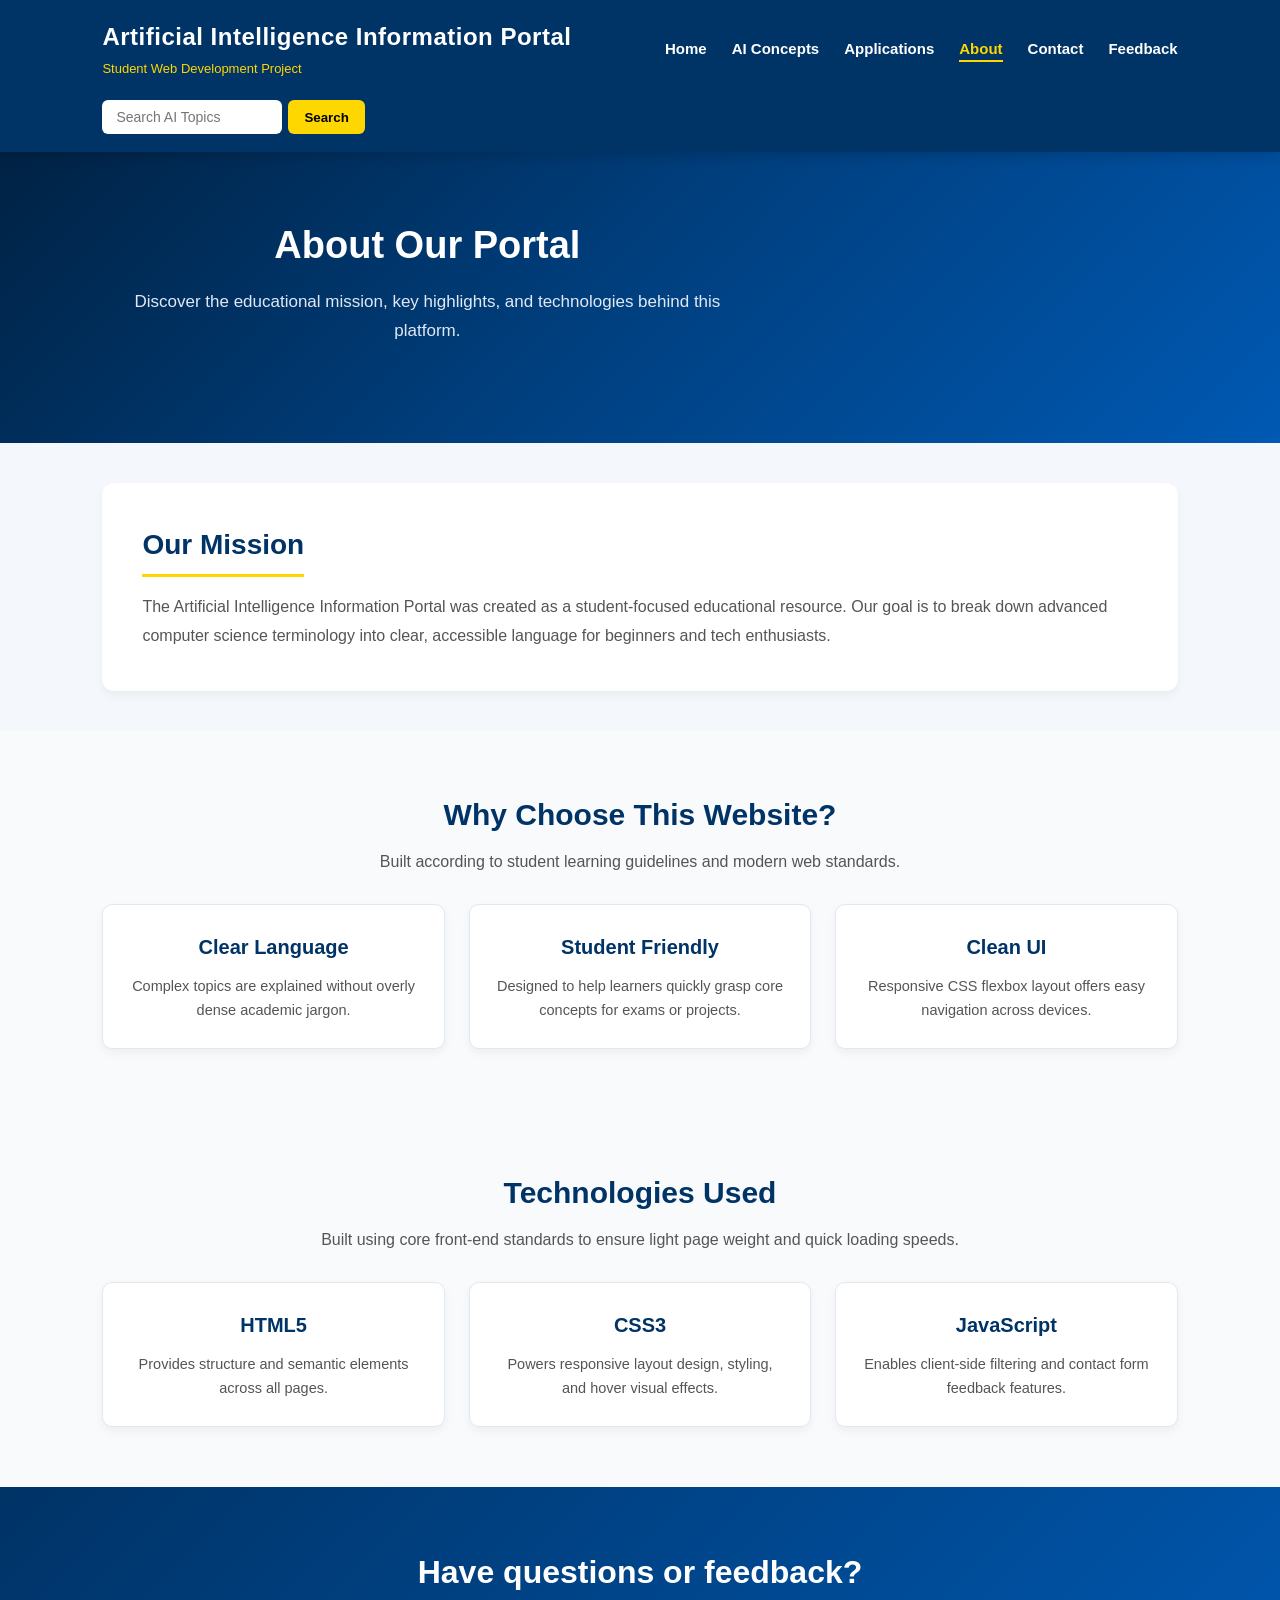
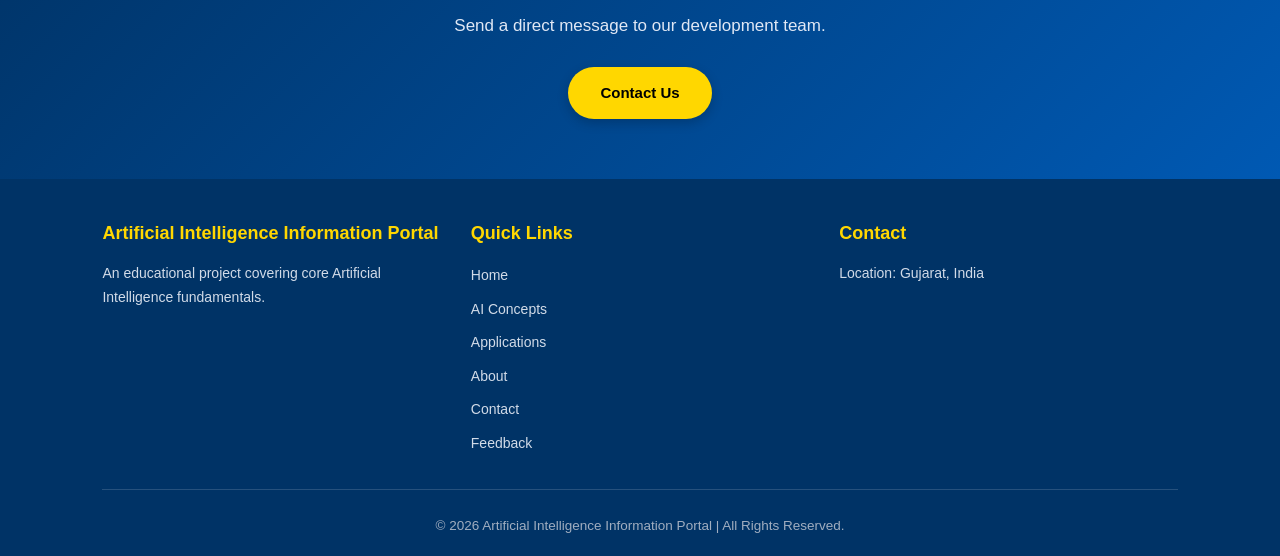
==== about.html @ 40f168ad "Add files via upload" ====
<!DOCTYPE html>
<html lang="en">

<head>
    <meta charset="UTF-8">
    <meta name="viewport" content="width=device-width, initial-scale=1.0">
    <title>About Us - Artificial Intelligence Information Portal</title>
    <link rel="stylesheet" href="style.css">
</head>

<body>

    <header>
        <div class="logo">
            <h1>Artificial Intelligence Information Portal</h1>
            <p>Student Web Development Project</p>
        </div>

        <nav>
            <ul>
                <li><a href="index.html">Home</a></li>
                <li><a href="concepts.html">AI Concepts</a></li>
                <li><a href="applications.html">Applications</a></li>
                <li><a href="about.html" class="active">About</a></li>
                <li><a href="contact.html">Contact</a></li>
                <li><a href="feedback.html">Feedback</a></li>
            </ul>
        </nav>

        <div class="search">
            <input type="text" placeholder="Search AI Topics">
            <button type="button">Search</button>
        </div>
    </header>

    <section class="hero">
        <div class="hero-text hero-text-center">
            <h2>About Our Portal</h2>
            <p>Discover the educational mission, key highlights, and technologies behind this platform.</p>
        </div>
    </section>

    <main>
        <section class="content">
            <h2>Our Mission</h2>
            <p>
                The Artificial Intelligence Information Portal was created as a student-focused educational resource. Our goal is to break down advanced computer science terminology into clear, accessible language for beginners and tech enthusiasts.
            </p>
        </section>

        <section class="why-us">
            <div class="section-title">
                <h2>Why Choose This Website?</h2>
                <p>Built according to student learning guidelines and modern web standards.</p>
            </div>
            <div class="why-container">
                <div class="why-card">
                    <h3>Clear Language</h3>
                    <p>Complex topics are explained without overly dense academic jargon.</p>
                </div>
                <div class="why-card">
                    <h3>Student Friendly</h3>
                    <p>Designed to help learners quickly grasp core concepts for exams or projects.</p>
                </div>
                <div class="why-card">
                    <h3>Clean UI</h3>
                    <p>Responsive CSS flexbox layout offers easy navigation across devices.</p>
                </div>
            </div>
        </section>

        <section class="technologies">
            <div class="container">
                <h2>Technologies Used</h2>
                <p class="section-text">Built using core front-end standards to ensure light page weight and quick loading speeds.</p>
                <div class="tech-container">
                    <div class="tech-box">
                        <h3>HTML5</h3>
                        <p>Provides structure and semantic elements across all pages.</p>
                    </div>
                    <div class="tech-box">
                        <h3>CSS3</h3>
                        <p>Powers responsive layout design, styling, and hover visual effects.</p>
                    </div>
                    <div class="tech-box">
                        <h3>JavaScript</h3>
                        <p>Enables client-side filtering and contact form feedback features.</p>
                    </div>
                </div>
            </div>
        </section>
    </main>

    <section class="cta">
        <h2>Have questions or feedback?</h2>
        <p>Send a direct message to our development team.</p>
        <a href="contact.html" class="cta-btn">Contact Us</a>
    </section>

    <footer>
        <div class="footer-container">
            <div class="footer-section">
                <h3>Artificial Intelligence Information Portal</h3>
                <p>An educational project covering core Artificial Intelligence fundamentals.</p>
            </div>
            <div class="footer-section">
                <h3>Quick Links</h3>
                <ul>
                    <li><a href="index.html">Home</a></li>
                    <li><a href="concepts.html">AI Concepts</a></li>
                    <li><a href="applications.html">Applications</a></li>
                    <li><a href="about.html">About</a></li>
                    <li><a href="contact.html">Contact</a></li>
                    <li><a href="feedback.html">Feedback</a></li>
                </ul>
            </div>
            <div class="footer-section">
                <h3>Contact</h3>
                <p>Location: Gujarat, India</p>
            </div>
        </div>
        <hr>
        <p class="copyright">
            © 2026 Artificial Intelligence Information Portal | All Rights Reserved.
        </p>
    </footer>

    <script src="script.js"></script>
</body>

</html>
---- style.css ----
:root {
    --primary-blue: #003366;
    --accent-blue: #0059b3;
    --gold: #FFD700;
    --bg-light: #f4f7fb;
    --card-bg: #ffffff;
    --text-dark: #222222;
    --text-muted: #555555;
    --shadow-sm: 0 4px 10px rgba(0, 0, 0, 0.05);
    --shadow-md: 0 8px 25px rgba(0, 0, 0, 0.1);
}

* {
    margin: 0;
    padding: 0;
    box-sizing: border-box;
    font-family: 'Segoe UI', Roboto, Helvetica, Arial, sans-serif;
}

html {
    scroll-behavior: smooth;
}

body {
    background: var(--bg-light);
    color: var(--text-dark);
    line-height: 1.6;
}

header {
    background: var(--primary-blue);
    color: white;
    display: flex;
    justify-content: space-between;
    align-items: center;
    padding: 18px 8%;
    flex-wrap: wrap;
    gap: 20px;
    position: sticky;
    top: 0;
    z-index: 1000;
    box-shadow: 0 4px 12px rgba(0, 0, 0, 0.15);
}

.logo h1 {
    font-size: 24px;
    letter-spacing: 0.5px;
}

.logo p {
    font-size: 13px;
    margin-top: 3px;
    color: var(--gold);
    font-weight: 500;
}

nav ul {
    list-style: none;
    display: flex;
    gap: 25px;
}

nav ul li a {
    color: white;
    text-decoration: none;
    font-weight: 600;
    font-size: 15px;
    padding: 5px 0;
    position: relative;
    transition: color 0.3s ease;
}

nav ul li a:hover,
nav ul li a.active {
    color: var(--gold);
}

nav ul li a::after {
    content: '';
    position: absolute;
    width: 0%;
    height: 2px;
    bottom: 0;
    left: 0;
    background-color: var(--gold);
    transition: width 0.3s ease;
}

nav ul li a:hover::after,
nav ul li a.active::after {
    width: 100%;
}

.search {
    display: flex;
    gap: 6px;
}

.search input {
    padding: 9px 14px;
    width: 180px;
    border: none;
    border-radius: 6px;
    outline: none;
    font-size: 14px;
}

.search button {
    padding: 9px 16px;
    border: none;
    border-radius: 6px;
    background: var(--gold);
    color: #000;
    cursor: pointer;
    font-weight: bold;
    transition: 0.3s ease;
}

.search button:hover {
    background: white;
    transform: translateY(-1px);
}

.hero {
    display: flex;
    justify-content: space-between;
    align-items: center;
    padding: 70px 8%;
    background: linear-gradient(135deg, #002244 0%, #004080 50%, #0059b3 100%);
    color: white;
    gap: 40px;
}

.hero-text {
    flex: 1;
    max-width: 650px;
}

.hero-text h2 {
    font-size: 38px;
    line-height: 1.25;
    margin-bottom: 18px;
    font-weight: 700;
}

.hero-text p {
    font-size: 17px;
    line-height: 1.7;
    margin-bottom: 28px;
    color: #e0e8f5;
}

.btn, .btn-secondary {
    display: inline-block;
    background: var(--gold);
    color: #000;
    text-decoration: none;
    padding: 12px 28px;
    border-radius: 6px;
    font-weight: bold;
    font-size: 15px;
    transition: all 0.3s ease;
    box-shadow: 0 4px 10px rgba(0, 0, 0, 0.15);
}

.btn:hover, .btn-secondary:hover {
    background: white;
    color: var(--primary-blue);
    transform: translateY(-2px);
    box-shadow: 0 6px 15px rgba(0, 0, 0, 0.2);
}

.hero-image {
    flex: 1;
    text-align: right;
}

.hero-image img {
    width: 100%;
    max-width: 480px;
    height: auto;
    border-radius: 12px;
    box-shadow: 0 10px 25px rgba(0, 0, 0, 0.3);
    border: 1px solid rgba(255, 255, 255, 0.1);
    transition: transform 0.3s ease;
}

.hero-image img:hover {
    transform: scale(1.02);
}

.content {
    width: 84%;
    max-width: 1200px;
    margin: 40px auto;
    background: #ffffff;
    padding: 40px;
    border-radius: 12px;
    box-shadow: var(--shadow-sm);
}

.content h2 {
    color: var(--primary-blue);
    font-size: 28px;
    margin-bottom: 16px;
    border-bottom: 3px solid var(--gold);
    display: inline-block;
    padding-bottom: 6px;
}

.content p {
    font-size: 16px;
    line-height: 1.8;
    color: var(--text-muted);
}

.card-container,
.tech-container,
.tools-container,
.why-container {
    display: grid;
    grid-template-columns: repeat(auto-fit, minmax(260px, 1fr));
    gap: 24px;
    margin-top: 30px;
}

.card,
.tech-box,
.tool-card,
.why-card {
    background: #ffffff;
    padding: 26px;
    border-radius: 10px;
    border: 1px solid #e2e8f0;
    box-shadow: var(--shadow-sm);
    transition: all 0.3s ease;
    display: flex;
    flex-direction: column;
    justify-content: space-between;
}

.card:hover,
.tech-box:hover,
.tool-card:hover,
.why-card:hover {
    transform: translateY(-6px);
    box-shadow: var(--shadow-md);
    border-color: var(--accent-blue);
}

.card h3,
.tech-box h3,
.tool-card h3,
.why-card h3 {
    color: var(--primary-blue);
    font-size: 20px;
    margin-bottom: 12px;
}

.card p,
.tech-box p,
.tool-card p,
.why-card p {
    font-size: 14.5px;
    line-height: 1.6;
    color: var(--text-muted);
}

.technologies,
.ai-tools,
.why-us {
    padding: 60px 8%;
    text-align: center;
}

.technologies { background: #f8fafc; }
.ai-tools { background: #ffffff; }
.why-us { background: #f8fafc; }

.section-title h2,
.technologies h2 {
    font-size: 30px;
    color: var(--primary-blue);
    margin-bottom: 10px;
}

.section-title p,
.section-text {
    color: var(--text-muted);
    font-size: 16px;
    max-width: 700px;
    margin: 0 auto 30px auto;
}

.cta {
    background: linear-gradient(135deg, var(--primary-blue), var(--accent-blue));
    color: white;
    text-align: center;
    padding: 60px 8%;
}

.cta h2 {
    font-size: 32px;
    margin-bottom: 14px;
}

.cta p {
    font-size: 17px;
    max-width: 650px;
    margin: 0 auto 28px auto;
    color: #e0e8f5;
}

.cta-btn {
    display: inline-block;
    padding: 14px 32px;
    background: var(--gold);
    color: #000;
    text-decoration: none;
    border-radius: 30px;
    font-weight: bold;
    font-size: 15px;
    transition: all 0.3s ease;
    box-shadow: 0 4px 12px rgba(0, 0, 0, 0.2);
}

.cta-btn:hover {
    background: white;
    color: var(--primary-blue);
    transform: translateY(-2px);
}

.contact-section {
    padding: 60px 8%;
    text-align: center;
}

.contact-section h2 {
    color: var(--primary-blue);
    font-size: 32px;
    margin-bottom: 8px;
}

.contact-section p {
    color: var(--text-muted);
    margin-bottom: 30px;
}

.contact-form {
    max-width: 580px;
    margin: 0 auto;
    background: #ffffff;
    padding: 32px;
    border-radius: 12px;
    box-shadow: var(--shadow-sm);
    text-align: left;
    border: 1px solid #eef2f7;
}

.form-group {
    margin-bottom: 18px;
}

.form-group label {
    display: block;
    margin-bottom: 6px;
    font-weight: 600;
    color: var(--primary-blue);
    font-size: 14px;
}

.contact-form input,
.contact-form textarea,
.contact-form select {
    width: 100%;
    padding: 11px 14px;
    border: 1px solid #cbd5e1;
    border-radius: 6px;
    font-size: 14.5px;
    outline: none;
    background: white;
    transition: all 0.3s ease;
}

.contact-form input:focus,
.contact-form textarea:focus,
.contact-form select:focus {
    border-color: var(--accent-blue);
    box-shadow: 0 0 0 3px rgba(0, 89, 179, 0.15);
}

.submit-btn {
    width: 100%;
    background: var(--primary-blue);
    color: white;
    border: none;
    padding: 13px;
    border-radius: 6px;
    font-size: 15.5px;
    font-weight: bold;
    cursor: pointer;
    transition: background 0.3s ease;
}

.submit-btn:hover {
    background: var(--accent-blue);
}

footer {
    background: var(--primary-blue);
    color: white;
    padding: 40px 8% 20px 8%;
}

.footer-container {
    display: flex;
    justify-content: space-between;
    flex-wrap: wrap;
    gap: 30px;
}

.footer-section {
    flex: 1;
    min-width: 220px;
}

.footer-section h3 {
    color: var(--gold);
    margin-bottom: 14px;
    font-size: 18px;
}

.footer-section p {
    color: #d1dbe8;
    font-size: 14px;
    line-height: 1.7;
}

.footer-section ul {
    list-style: none;
}

.footer-section ul li {
    margin-bottom: 8px;
}

.footer-section ul li a {
    color: #d1dbe8;
    text-decoration: none;
    font-size: 14px;
    transition: color 0.3s ease;
}

.footer-section ul li a:hover {
    color: var(--gold);
}

footer hr {
    margin: 25px 0;
    border: 0;
    border-top: 1px solid rgba(255, 255, 255, 0.15);
}

.copyright {
    text-align: center;
    font-size: 13.5px;
    color: #a0aec0;
}

.hero-text-center {
    width: 100%;
    text-align: center;
}

@media (max-width: 868px) {
    header {
        flex-direction: column;
        text-align: center;
        padding: 15px 5%;
    }

    nav ul {
        gap: 15px;
        flex-wrap: wrap;
        justify-content: center;
    }

    .hero {
        flex-direction: column;
        text-align: center;
        padding: 45px 5%;
    }

    .hero-text,
    .hero-image {
        width: 100%;
        max-width: 100%;
    }

    .hero-text h2 {
        font-size: 30px;
    }

    .hero-image {
        text-align: center;
    }

    .content {
        width: 92%;
        padding: 24px;
    }
}
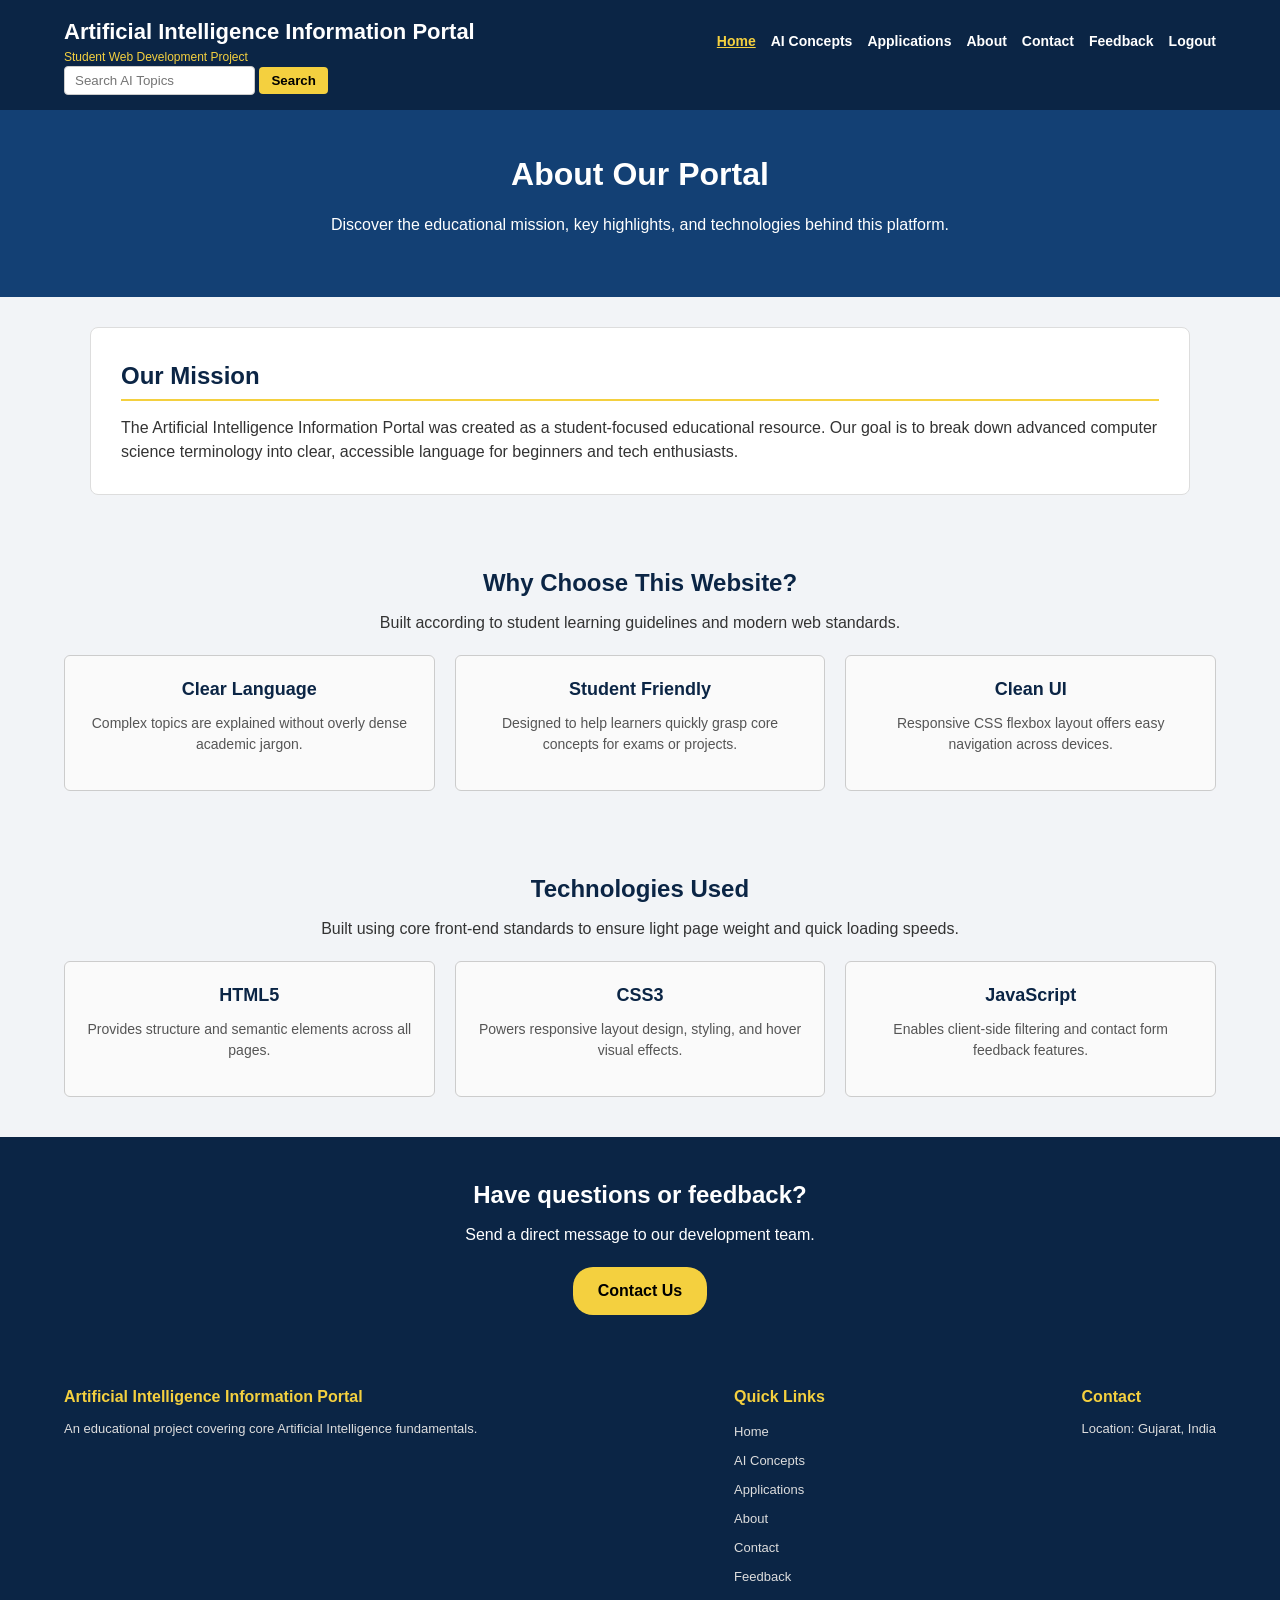
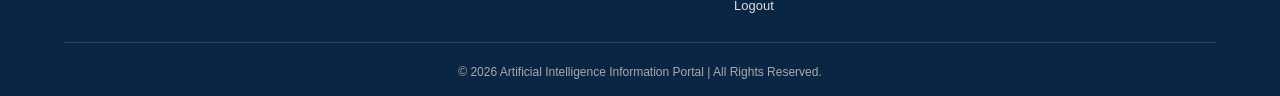
==== commit 4ec9c46e: "Add files via upload" ====
--- a/about.html
+++ b/about.html
@@ -17,15 +17,16 @@
         </div>
 
         <nav>
-            <ul>
-                <li><a href="index.html">Home</a></li>
-                <li><a href="concepts.html">AI Concepts</a></li>
-                <li><a href="applications.html">Applications</a></li>
-                <li><a href="about.html" class="active">About</a></li>
-                <li><a href="contact.html">Contact</a></li>
-                <li><a href="feedback.html">Feedback</a></li>
-            </ul>
-        </nav>
+    <ul>
+        <li><a href="home.html" class="active">Home</a></li>
+        <li><a href="concepts.html">AI Concepts</a></li>
+        <li><a href="applications.html">Applications</a></li>
+        <li><a href="about.html">About</a></li>
+        <li><a href="contact.html">Contact</a></li>
+        <li><a href="feedback.html">Feedback</a></li>
+        <li><a href="index.html">Logout</a></li>
+    </ul>
+</nav>
 
         <div class="search">
             <input type="text" placeholder="Search AI Topics">
@@ -105,14 +106,17 @@
             </div>
             <div class="footer-section">
                 <h3>Quick Links</h3>
-                <ul>
-                    <li><a href="index.html">Home</a></li>
-                    <li><a href="concepts.html">AI Concepts</a></li>
-                    <li><a href="applications.html">Applications</a></li>
-                    <li><a href="about.html">About</a></li>
-                    <li><a href="contact.html">Contact</a></li>
-                    <li><a href="feedback.html">Feedback</a></li>
-                </ul>
+                
+    <ul>
+        <li><a href="home.html" class="active">Home</a></li>
+        <li><a href="concepts.html">AI Concepts</a></li>
+        <li><a href="applications.html">Applications</a></li>
+        <li><a href="about.html">About</a></li>
+        <li><a href="contact.html">Contact</a></li>
+        <li><a href="feedback.html">Feedback</a></li>
+        <li><a href="index.html">Logout</a></li>
+    </ul>
+
             </div>
             <div class="footer-section">
                 <h3>Contact</h3>
--- a/style.css
+++ b/style.css
@@ -1,239 +1,171 @@
-:root {
-    --primary-blue: #003366;
-    --accent-blue: #0059b3;
-    --gold: #FFD700;
-    --bg-light: #f4f7fb;
-    --card-bg: #ffffff;
-    --text-dark: #222222;
-    --text-muted: #555555;
-    --shadow-sm: 0 4px 10px rgba(0, 0, 0, 0.05);
-    --shadow-md: 0 8px 25px rgba(0, 0, 0, 0.1);
-}
+
 
 * {
     margin: 0;
     padding: 0;
     box-sizing: border-box;
-    font-family: 'Segoe UI', Roboto, Helvetica, Arial, sans-serif;
-}
-
-html {
-    scroll-behavior: smooth;
 }
 
 body {
-    background: var(--bg-light);
-    color: var(--text-dark);
-    line-height: 1.6;
-}
+    background-color: #f2f4f7;
+    font-family: Arial, Helvetica, sans-serif;
+    color: #333333;
+    line-height: 1.5;
+}
+
 
 header {
-    background: var(--primary-blue);
-    color: white;
+    background-color: #0b2545;
+    color: #ffffff;
+    padding: 15px 5%;
     display: flex;
     justify-content: space-between;
     align-items: center;
-    padding: 18px 8%;
     flex-wrap: wrap;
-    gap: 20px;
-    position: sticky;
-    top: 0;
-    z-index: 1000;
-    box-shadow: 0 4px 12px rgba(0, 0, 0, 0.15);
 }
 
 .logo h1 {
-    font-size: 24px;
-    letter-spacing: 0.5px;
+    font-size: 22px;
 }
 
 .logo p {
-    font-size: 13px;
-    margin-top: 3px;
-    color: var(--gold);
-    font-weight: 500;
+    font-size: 12px;
+    color: #f4d03f;
 }
 
 nav ul {
     list-style: none;
     display: flex;
-    gap: 25px;
+    gap: 15px;
 }
 
 nav ul li a {
-    color: white;
+    color: #ffffff;
     text-decoration: none;
-    font-weight: 600;
-    font-size: 15px;
-    padding: 5px 0;
-    position: relative;
-    transition: color 0.3s ease;
+    font-weight: bold;
+    font-size: 14px;
 }
 
 nav ul li a:hover,
 nav ul li a.active {
-    color: var(--gold);
-}
-
-nav ul li a::after {
-    content: '';
-    position: absolute;
-    width: 0%;
-    height: 2px;
-    bottom: 0;
-    left: 0;
-    background-color: var(--gold);
-    transition: width 0.3s ease;
-}
-
-nav ul li a:hover::after,
-nav ul li a.active::after {
-    width: 100%;
-}
-
-.search {
-    display: flex;
-    gap: 6px;
+    color: #f4d03f;
+    text-decoration: underline;
 }
 
 .search input {
-    padding: 9px 14px;
-    width: 180px;
+    padding: 6px 10px;
+    border: 1px solid #ccc;
+    border-radius: 4px;
+}
+
+.search button {
+    padding: 6px 12px;
+    background-color: #f4d03f;
     border: none;
-    border-radius: 6px;
-    outline: none;
-    font-size: 14px;
-}
-
-.search button {
-    padding: 9px 16px;
-    border: none;
-    border-radius: 6px;
-    background: var(--gold);
-    color: #000;
+    border-radius: 4px;
     cursor: pointer;
     font-weight: bold;
-    transition: 0.3s ease;
 }
 
 .search button:hover {
-    background: white;
-    transform: translateY(-1px);
-}
+    background-color: #e0b800;
+}
+
 
 .hero {
-    display: flex;
-    justify-content: space-between;
+    background-color: #134074;
+    color: #ffffff;
+    padding: 40px 5%;
+    display: flex;
     align-items: center;
-    padding: 70px 8%;
-    background: linear-gradient(135deg, #002244 0%, #004080 50%, #0059b3 100%);
-    color: white;
-    gap: 40px;
+    gap: 30px;
 }
 
 .hero-text {
     flex: 1;
-    max-width: 650px;
 }
 
 .hero-text h2 {
-    font-size: 38px;
-    line-height: 1.25;
-    margin-bottom: 18px;
-    font-weight: 700;
+    font-size: 32px;
+    margin-bottom: 15px;
 }
 
 .hero-text p {
-    font-size: 17px;
-    line-height: 1.7;
-    margin-bottom: 28px;
-    color: #e0e8f5;
+    font-size: 16px;
+    margin-bottom: 20px;
+}
+
+.hero-text-center {
+    width: 100%;
+    text-align: center;
 }
 
 .btn, .btn-secondary {
     display: inline-block;
-    background: var(--gold);
-    color: #000;
+    background-color: #f4d03f;
+    color: #000000;
+    padding: 10px 20px;
     text-decoration: none;
-    padding: 12px 28px;
-    border-radius: 6px;
-    font-weight: bold;
-    font-size: 15px;
-    transition: all 0.3s ease;
-    box-shadow: 0 4px 10px rgba(0, 0, 0, 0.15);
+    border-radius: 4px;
+    font-weight: bold;
+    font-size: 14px;
 }
 
 .btn:hover, .btn-secondary:hover {
-    background: white;
-    color: var(--primary-blue);
-    transform: translateY(-2px);
-    box-shadow: 0 6px 15px rgba(0, 0, 0, 0.2);
+    background-color: #ffffff;
+    color: #0b2545;
 }
 
 .hero-image {
     flex: 1;
-    text-align: right;
+    text-align: center;
 }
 
 .hero-image img {
-    width: 100%;
-    max-width: 480px;
+    max-width: 100%;
     height: auto;
-    border-radius: 12px;
-    box-shadow: 0 10px 25px rgba(0, 0, 0, 0.3);
-    border: 1px solid rgba(255, 255, 255, 0.1);
-    transition: transform 0.3s ease;
-}
-
-.hero-image img:hover {
-    transform: scale(1.02);
-}
+    border-radius: 8px;
+    border: 2px solid #ffffff;
+}
+
 
 .content {
-    width: 84%;
-    max-width: 1200px;
-    margin: 40px auto;
-    background: #ffffff;
-    padding: 40px;
-    border-radius: 12px;
-    box-shadow: var(--shadow-sm);
+    background-color: #ffffff;
+    width: 90%;
+    max-width: 1100px;
+    margin: 30px auto;
+    padding: 30px;
+    border-radius: 8px;
+    border: 1px solid #ddd;
 }
 
 .content h2 {
-    color: var(--primary-blue);
-    font-size: 28px;
-    margin-bottom: 16px;
-    border-bottom: 3px solid var(--gold);
-    display: inline-block;
-    padding-bottom: 6px;
-}
-
-.content p {
-    font-size: 16px;
-    line-height: 1.8;
-    color: var(--text-muted);
-}
+    color: #0b2545;
+    margin-bottom: 15px;
+    border-bottom: 2px solid #f4d03f;
+    padding-bottom: 5px;
+}
+
 
 .card-container,
 .tech-container,
 .tools-container,
 .why-container {
-    display: grid;
-    grid-template-columns: repeat(auto-fit, minmax(260px, 1fr));
-    gap: 24px;
-    margin-top: 30px;
+    display: flex;
+    flex-wrap: wrap;
+    gap: 20px;
+    margin-top: 20px;
 }
 
 .card,
 .tech-box,
 .tool-card,
 .why-card {
-    background: #ffffff;
-    padding: 26px;
-    border-radius: 10px;
-    border: 1px solid #e2e8f0;
-    box-shadow: var(--shadow-sm);
-    transition: all 0.3s ease;
+    background-color: #fafafa;
+    border: 1px solid #cccccc;
+    border-radius: 6px;
+    padding: 20px;
+    flex: 1 1 250px;
     display: flex;
     flex-direction: column;
     justify-content: space-between;
@@ -243,129 +175,95 @@
 .tech-box:hover,
 .tool-card:hover,
 .why-card:hover {
-    transform: translateY(-6px);
-    box-shadow: var(--shadow-md);
-    border-color: var(--accent-blue);
+    border-color: #134074;
+    background-color: #ffffff;
 }
 
 .card h3,
 .tech-box h3,
 .tool-card h3,
 .why-card h3 {
-    color: var(--primary-blue);
-    font-size: 20px;
-    margin-bottom: 12px;
+    color: #0b2545;
+    margin-bottom: 10px;
+    font-size: 18px;
 }
 
 .card p,
 .tech-box p,
 .tool-card p,
 .why-card p {
-    font-size: 14.5px;
-    line-height: 1.6;
-    color: var(--text-muted);
+    font-size: 14px;
+    color: #555555;
+    margin-bottom: 15px;
 }
 
 .technologies,
 .ai-tools,
 .why-us {
-    padding: 60px 8%;
-    text-align: center;
-}
-
-.technologies { background: #f8fafc; }
-.ai-tools { background: #ffffff; }
-.why-us { background: #f8fafc; }
+    padding: 40px 5%;
+    text-align: center;
+}
 
 .section-title h2,
 .technologies h2 {
-    font-size: 30px;
-    color: var(--primary-blue);
+    color: #0b2545;
     margin-bottom: 10px;
 }
 
-.section-title p,
-.section-text {
-    color: var(--text-muted);
-    font-size: 16px;
-    max-width: 700px;
-    margin: 0 auto 30px auto;
-}
 
 .cta {
-    background: linear-gradient(135deg, var(--primary-blue), var(--accent-blue));
-    color: white;
-    text-align: center;
-    padding: 60px 8%;
+    background-color: #0b2545;
+    color: #ffffff;
+    text-align: center;
+    padding: 40px 20px;
 }
 
 .cta h2 {
-    font-size: 32px;
-    margin-bottom: 14px;
+    margin-bottom: 10px;
 }
 
 .cta p {
-    font-size: 17px;
-    max-width: 650px;
-    margin: 0 auto 28px auto;
-    color: #e0e8f5;
+    margin-bottom: 20px;
 }
 
 .cta-btn {
+    background-color: #f4d03f;
+    color: #000000;
+    padding: 12px 25px;
+    text-decoration: none;
+    font-weight: bold;
+    border-radius: 20px;
     display: inline-block;
-    padding: 14px 32px;
-    background: var(--gold);
-    color: #000;
-    text-decoration: none;
-    border-radius: 30px;
-    font-weight: bold;
-    font-size: 15px;
-    transition: all 0.3s ease;
-    box-shadow: 0 4px 12px rgba(0, 0, 0, 0.2);
 }
 
 .cta-btn:hover {
-    background: white;
-    color: var(--primary-blue);
-    transform: translateY(-2px);
-}
+    background-color: #ffffff;
+}
+
 
 .contact-section {
-    padding: 60px 8%;
-    text-align: center;
-}
-
-.contact-section h2 {
-    color: var(--primary-blue);
-    font-size: 32px;
-    margin-bottom: 8px;
-}
-
-.contact-section p {
-    color: var(--text-muted);
-    margin-bottom: 30px;
+    padding: 40px 5%;
+    text-align: center;
 }
 
 .contact-form {
-    max-width: 580px;
-    margin: 0 auto;
-    background: #ffffff;
-    padding: 32px;
-    border-radius: 12px;
-    box-shadow: var(--shadow-sm);
+    max-width: 500px;
+    margin: 20px auto;
+    background-color: #ffffff;
+    padding: 25px;
+    border: 1px solid #ccc;
+    border-radius: 8px;
     text-align: left;
-    border: 1px solid #eef2f7;
 }
 
 .form-group {
-    margin-bottom: 18px;
+    margin-bottom: 15px;
 }
 
 .form-group label {
     display: block;
-    margin-bottom: 6px;
-    font-weight: 600;
-    color: var(--primary-blue);
+    margin-bottom: 5px;
+    font-weight: bold;
     font-size: 14px;
 }
 
@@ -373,67 +271,113 @@
 .contact-form textarea,
 .contact-form select {
     width: 100%;
-    padding: 11px 14px;
-    border: 1px solid #cbd5e1;
-    border-radius: 6px;
-    font-size: 14.5px;
-    outline: none;
-    background: white;
-    transition: all 0.3s ease;
-}
-
-.contact-form input:focus,
-.contact-form textarea:focus,
-.contact-form select:focus {
-    border-color: var(--accent-blue);
-    box-shadow: 0 0 0 3px rgba(0, 89, 179, 0.15);
+    padding: 8px 10px;
+    border: 1px solid #bbb;
+    border-radius: 4px;
+    font-size: 14px;
 }
 
 .submit-btn {
     width: 100%;
-    background: var(--primary-blue);
-    color: white;
+    background-color: #0b2545;
+    color: #ffffff;
     border: none;
-    padding: 13px;
-    border-radius: 6px;
-    font-size: 15.5px;
+    padding: 10px;
+    border-radius: 4px;
     font-weight: bold;
     cursor: pointer;
-    transition: background 0.3s ease;
 }
 
 .submit-btn:hover {
-    background: var(--accent-blue);
-}
+    background-color: #134074;
+}
+
+
+.login-wrapper {
+    display: flex;
+    justify-content: center;
+    align-items: center;
+    height: 100vh;
+    background-color: #1e293b;
+}
+
+.login-card {
+    background-color: #ffffff;
+    padding: 30px;
+    border-radius: 8px;
+    width: 320px;
+    text-align: center;
+}
+
+.login-card h2 {
+    margin-bottom: 5px;
+    color: #000000;
+}
+
+.login-card .subtitle {
+    font-size: 13px;
+    color: #666666;
+    margin-bottom: 20px;
+}
+
+.input-group {
+    text-align: left;
+    margin-bottom: 15px;
+}
+
+.input-group label {
+    display: block;
+    font-size: 13px;
+    margin-bottom: 4px;
+}
+
+.input-group input {
+    width: 100%;
+    padding: 8px;
+    border: 1px solid #ccc;
+    border-radius: 4px;
+}
+
+.login-btn {
+    width: 100%;
+    padding: 10px;
+    background-color: #0b2545;
+    color: #ffffff;
+    border: none;
+    border-radius: 4px;
+    font-weight: bold;
+    cursor: pointer;
+}
+
+.login-btn:hover {
+    background-color: #134074;
+}
+
 
 footer {
-    background: var(--primary-blue);
-    color: white;
-    padding: 40px 8% 20px 8%;
+    background-color: #0b2545;
+    color: #ffffff;
+    padding: 30px 5% 15px 5%;
 }
 
 .footer-container {
     display: flex;
     justify-content: space-between;
     flex-wrap: wrap;
-    gap: 30px;
-}
-
-.footer-section {
-    flex: 1;
-    min-width: 220px;
+    gap: 20px;
 }
 
 .footer-section h3 {
-    color: var(--gold);
-    margin-bottom: 14px;
-    font-size: 18px;
-}
-
-.footer-section p {
-    color: #d1dbe8;
-    font-size: 14px;
-    line-height: 1.7;
+    color: #f4d03f;
+    margin-bottom: 10px;
+    font-size: 16px;
+}
+
+.footer-section p, 
+.footer-section ul li a {
+    color: #dddddd;
+    font-size: 13px;
+    text-decoration: none;
 }
 
 .footer-section ul {
@@ -441,72 +385,38 @@
 }
 
 .footer-section ul li {
-    margin-bottom: 8px;
-}
-
-.footer-section ul li a {
-    color: #d1dbe8;
-    text-decoration: none;
-    font-size: 14px;
-    transition: color 0.3s ease;
+    margin-bottom: 5px;
 }
 
 .footer-section ul li a:hover {
-    color: var(--gold);
+    color: #f4d03f;
 }
 
 footer hr {
-    margin: 25px 0;
+    margin: 20px 0;
     border: 0;
-    border-top: 1px solid rgba(255, 255, 255, 0.15);
+    border-top: 1px solid #334155;
 }
 
 .copyright {
     text-align: center;
-    font-size: 13.5px;
-    color: #a0aec0;
-}
-
-.hero-text-center {
-    width: 100%;
-    text-align: center;
-}
-
-@media (max-width: 868px) {
-    header {
+    font-size: 12px;
+    color: #aaa;
+}
+
+
+@media (max-width: 768px) {
+    header, .hero {
         flex-direction: column;
         text-align: center;
-        padding: 15px 5%;
     }
 
     nav ul {
-        gap: 15px;
         flex-wrap: wrap;
         justify-content: center;
     }
 
-    .hero {
-        flex-direction: column;
-        text-align: center;
-        padding: 45px 5%;
-    }
-
-    .hero-text,
-    .hero-image {
-        width: 100%;
-        max-width: 100%;
-    }
-
-    .hero-text h2 {
-        font-size: 30px;
-    }
-
-    .hero-image {
-        text-align: center;
-    }
-
-    .content {
-        width: 92%;
-        padding: 24px;
+    .search {
+        margin-top: 10px;
     }
 }
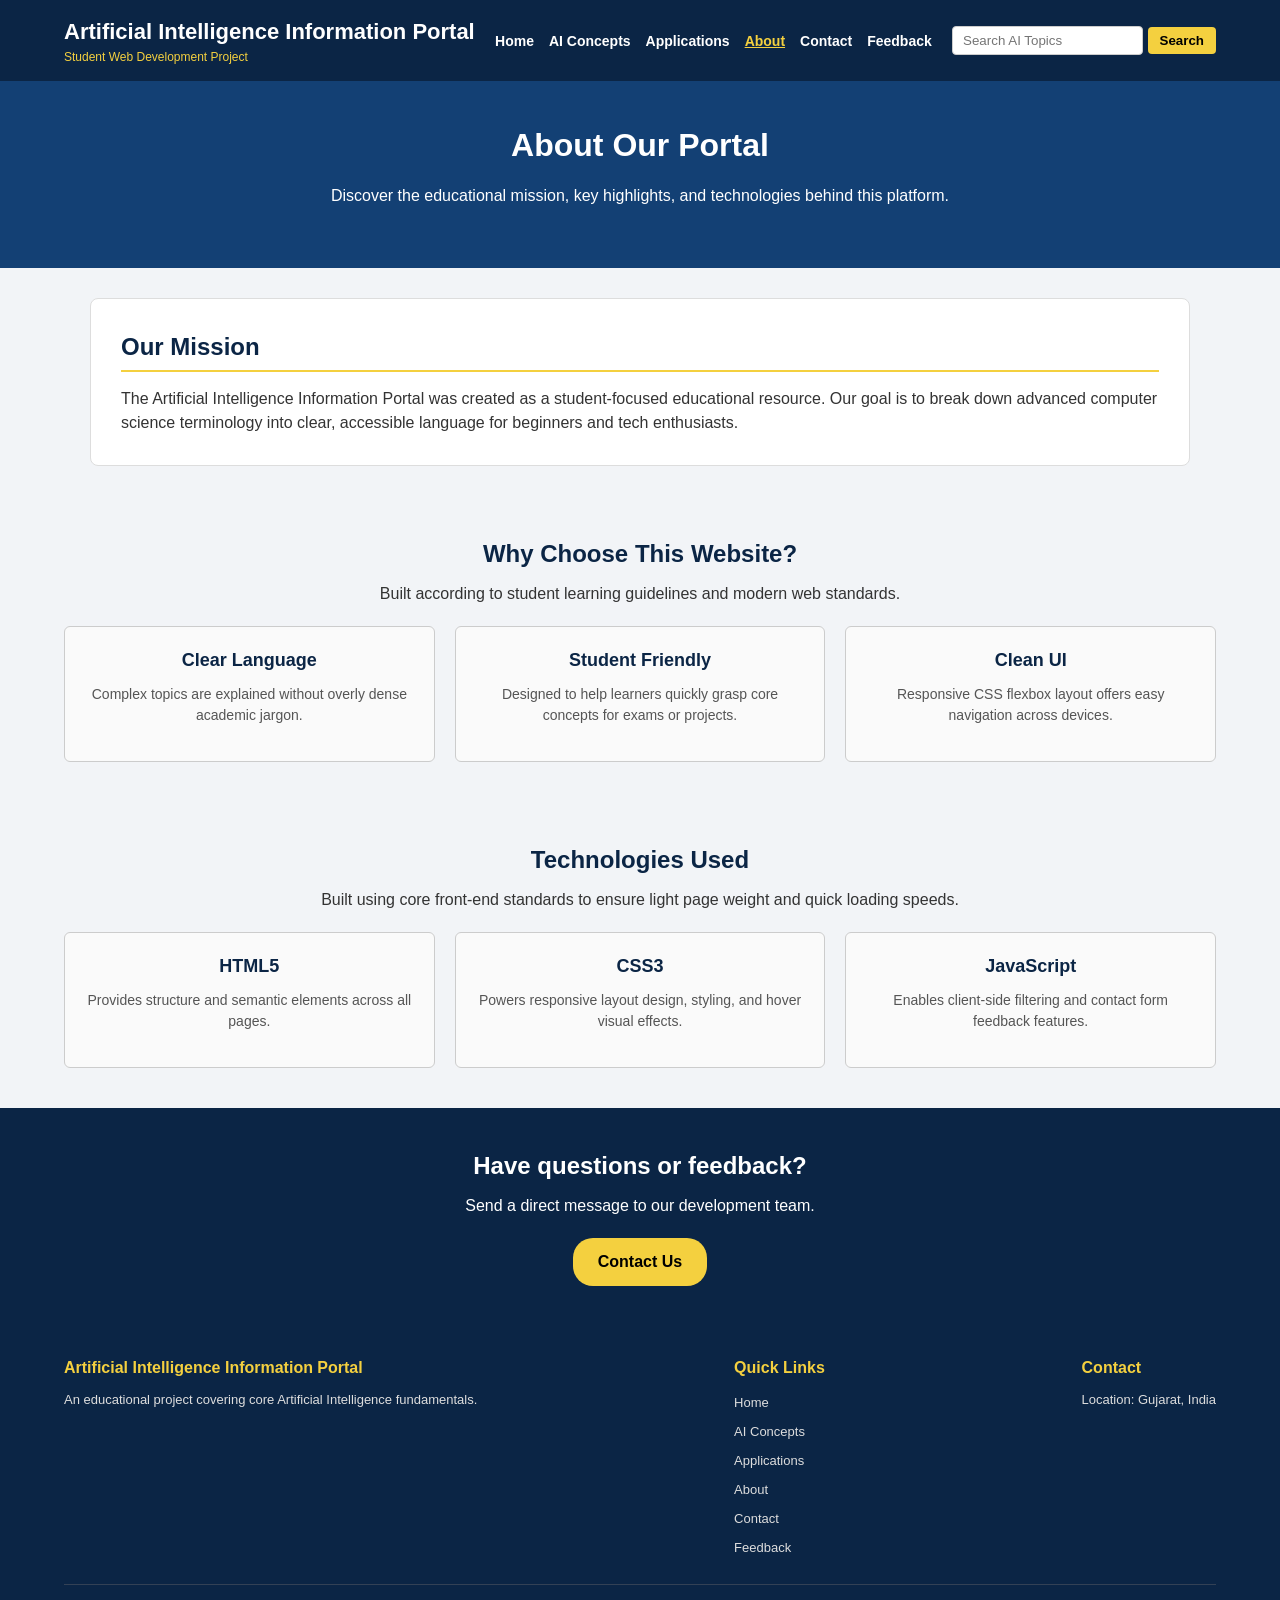
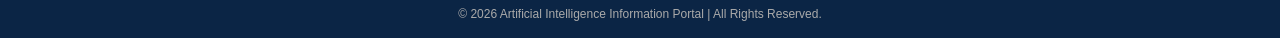
==== commit adf4ee97: "Add files via upload" ====
--- a/about.html
+++ b/about.html
@@ -17,16 +17,15 @@
         </div>
 
         <nav>
-    <ul>
-        <li><a href="home.html" class="active">Home</a></li>
-        <li><a href="concepts.html">AI Concepts</a></li>
-        <li><a href="applications.html">Applications</a></li>
-        <li><a href="about.html">About</a></li>
-        <li><a href="contact.html">Contact</a></li>
-        <li><a href="feedback.html">Feedback</a></li>
-        <li><a href="index.html">Logout</a></li>
-    </ul>
-</nav>
+            <ul>
+                <li><a href="home.html">Home</a></li>
+                <li><a href="concepts.html">AI Concepts</a></li>
+                <li><a href="applications.html">Applications</a></li>
+                <li><a href="about.html" class="active">About</a></li>
+                <li><a href="contact.html">Contact</a></li>
+                <li><a href="feedback.html">Feedback</a></li>
+            </ul>
+        </nav>
 
         <div class="search">
             <input type="text" placeholder="Search AI Topics">
@@ -54,16 +53,16 @@
                 <h2>Why Choose This Website?</h2>
                 <p>Built according to student learning guidelines and modern web standards.</p>
             </div>
-            <div class="why-container">
-                <div class="why-card">
+            <div class="card-container">
+                <div class="card">
                     <h3>Clear Language</h3>
                     <p>Complex topics are explained without overly dense academic jargon.</p>
                 </div>
-                <div class="why-card">
+                <div class="card">
                     <h3>Student Friendly</h3>
                     <p>Designed to help learners quickly grasp core concepts for exams or projects.</p>
                 </div>
-                <div class="why-card">
+                <div class="card">
                     <h3>Clean UI</h3>
                     <p>Responsive CSS flexbox layout offers easy navigation across devices.</p>
                 </div>
@@ -74,16 +73,16 @@
             <div class="container">
                 <h2>Technologies Used</h2>
                 <p class="section-text">Built using core front-end standards to ensure light page weight and quick loading speeds.</p>
-                <div class="tech-container">
-                    <div class="tech-box">
+                <div class="card-container">
+                    <div class="card">
                         <h3>HTML5</h3>
                         <p>Provides structure and semantic elements across all pages.</p>
                     </div>
-                    <div class="tech-box">
+                    <div class="card">
                         <h3>CSS3</h3>
                         <p>Powers responsive layout design, styling, and hover visual effects.</p>
                     </div>
-                    <div class="tech-box">
+                    <div class="card">
                         <h3>JavaScript</h3>
                         <p>Enables client-side filtering and contact form feedback features.</p>
                     </div>
@@ -106,17 +105,14 @@
             </div>
             <div class="footer-section">
                 <h3>Quick Links</h3>
-                
-    <ul>
-        <li><a href="home.html" class="active">Home</a></li>
-        <li><a href="concepts.html">AI Concepts</a></li>
-        <li><a href="applications.html">Applications</a></li>
-        <li><a href="about.html">About</a></li>
-        <li><a href="contact.html">Contact</a></li>
-        <li><a href="feedback.html">Feedback</a></li>
-        <li><a href="index.html">Logout</a></li>
-    </ul>
-
+                <ul>
+                    <li><a href="home.html">Home</a></li>
+                    <li><a href="concepts.html">AI Concepts</a></li>
+                    <li><a href="applications.html">Applications</a></li>
+                    <li><a href="about.html" class="active">About</a></li>
+                    <li><a href="contact.html">Contact</a></li>
+                    <li><a href="feedback.html">Feedback</a></li>
+                </ul>
             </div>
             <div class="footer-section">
                 <h3>Contact</h3>
--- a/style.css
+++ b/style.css
@@ -1,5 +1,3 @@
-
-
 * {
     margin: 0;
     padding: 0;
@@ -13,7 +11,6 @@
     line-height: 1.5;
 }
 
-
 header {
     background-color: #0b2545;
     color: #ffffff;
@@ -70,7 +67,6 @@
 .search button:hover {
     background-color: #e0b800;
 }
-
 
 .hero {
     background-color: #134074;
@@ -128,7 +124,6 @@
     border: 2px solid #ffffff;
 }
 
-
 .content {
     background-color: #ffffff;
     width: 90%;
@@ -146,21 +141,15 @@
     padding-bottom: 5px;
 }
 
-
-.card-container,
-.tech-container,
-.tools-container,
-.why-container {
+/* --- Consolidated Clean Card Layout --- */
+.card-container {
     display: flex;
     flex-wrap: wrap;
     gap: 20px;
     margin-top: 20px;
 }
 
-.card,
-.tech-box,
-.tool-card,
-.why-card {
+.card {
     background-color: #fafafa;
     border: 1px solid #cccccc;
     border-radius: 6px;
@@ -171,27 +160,18 @@
     justify-content: space-between;
 }
 
-.card:hover,
-.tech-box:hover,
-.tool-card:hover,
-.why-card:hover {
+.card:hover {
     border-color: #134074;
     background-color: #ffffff;
 }
 
-.card h3,
-.tech-box h3,
-.tool-card h3,
-.why-card h3 {
+.card h3 {
     color: #0b2545;
     margin-bottom: 10px;
     font-size: 18px;
 }
 
-.card p,
-.tech-box p,
-.tool-card p,
-.why-card p {
+.card p {
     font-size: 14px;
     color: #555555;
     margin-bottom: 15px;
@@ -209,7 +189,6 @@
     color: #0b2545;
     margin-bottom: 10px;
 }
-
 
 .cta {
     background-color: #0b2545;
@@ -240,7 +219,6 @@
     background-color: #ffffff;
 }
 
-
 .contact-section {
     padding: 40px 5%;
     text-align: center;
@@ -292,7 +270,6 @@
     background-color: #134074;
 }
 
-
 .login-wrapper {
     display: flex;
     justify-content: center;
@@ -352,7 +329,6 @@
 .login-btn:hover {
     background-color: #134074;
 }
-
 
 footer {
     background-color: #0b2545;
@@ -404,7 +380,6 @@
     color: #aaa;
 }
 
-
 @media (max-width: 768px) {
     header, .hero {
         flex-direction: column;
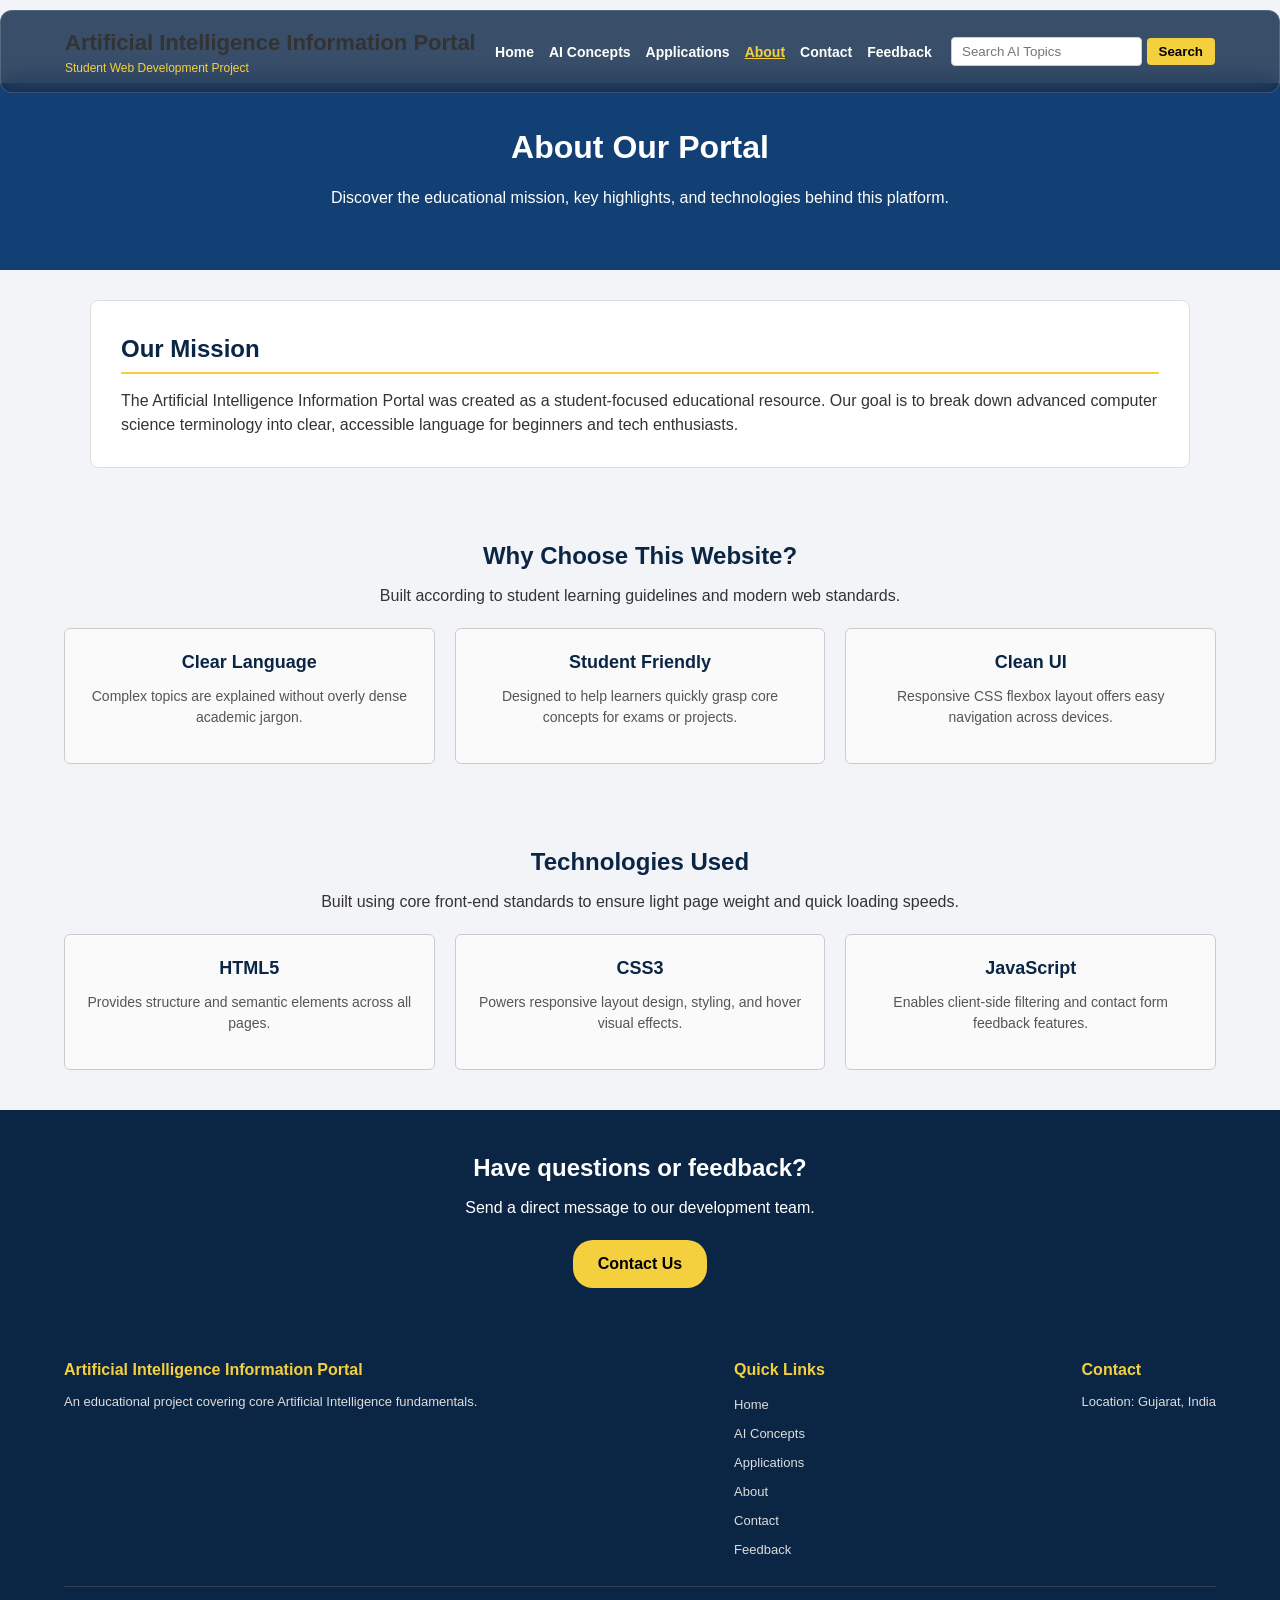
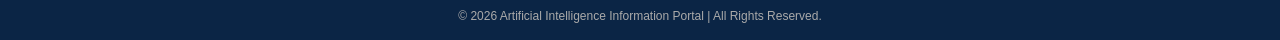
==== commit 02127e68: "Add files via upload" ====
--- a/about.html
+++ b/about.html
@@ -18,7 +18,7 @@
 
         <nav>
             <ul>
-                <li><a href="home.html">Home</a></li>
+                <li><a href="index.html">Home</a></li>
                 <li><a href="concepts.html">AI Concepts</a></li>
                 <li><a href="applications.html">Applications</a></li>
                 <li><a href="about.html" class="active">About</a></li>
@@ -106,7 +106,7 @@
             <div class="footer-section">
                 <h3>Quick Links</h3>
                 <ul>
-                    <li><a href="home.html">Home</a></li>
+                    <li><a href="index.html">Home</a></li>
                     <li><a href="concepts.html">AI Concepts</a></li>
                     <li><a href="applications.html">Applications</a></li>
                     <li><a href="about.html" class="active">About</a></li>
--- a/style.css
+++ b/style.css
@@ -12,15 +12,20 @@
 }
 
 header {
-    background-color: #0b2545;
-    color: #ffffff;
+    background: rgba(11, 37, 69, 0.80);
+    backdrop-filter: blur(12px);
+    -webkit-backdrop-filter: blur(12px);
+    border: 1px solid rgba(255, 255, 255, 0.15);
+    border-radius: 12px;
+    position: sticky;
+    top: 10px;
+    z-index: 1000;
     padding: 15px 5%;
     display: flex;
     justify-content: space-between;
     align-items: center;
     flex-wrap: wrap;
 }
-
 .logo h1 {
     font-size: 22px;
 }
@@ -270,66 +275,6 @@
     background-color: #134074;
 }
 
-.login-wrapper {
-    display: flex;
-    justify-content: center;
-    align-items: center;
-    height: 100vh;
-    background-color: #1e293b;
-}
-
-.login-card {
-    background-color: #ffffff;
-    padding: 30px;
-    border-radius: 8px;
-    width: 320px;
-    text-align: center;
-}
-
-.login-card h2 {
-    margin-bottom: 5px;
-    color: #000000;
-}
-
-.login-card .subtitle {
-    font-size: 13px;
-    color: #666666;
-    margin-bottom: 20px;
-}
-
-.input-group {
-    text-align: left;
-    margin-bottom: 15px;
-}
-
-.input-group label {
-    display: block;
-    font-size: 13px;
-    margin-bottom: 4px;
-}
-
-.input-group input {
-    width: 100%;
-    padding: 8px;
-    border: 1px solid #ccc;
-    border-radius: 4px;
-}
-
-.login-btn {
-    width: 100%;
-    padding: 10px;
-    background-color: #0b2545;
-    color: #ffffff;
-    border: none;
-    border-radius: 4px;
-    font-weight: bold;
-    cursor: pointer;
-}
-
-.login-btn:hover {
-    background-color: #134074;
-}
-
 footer {
     background-color: #0b2545;
     color: #ffffff;
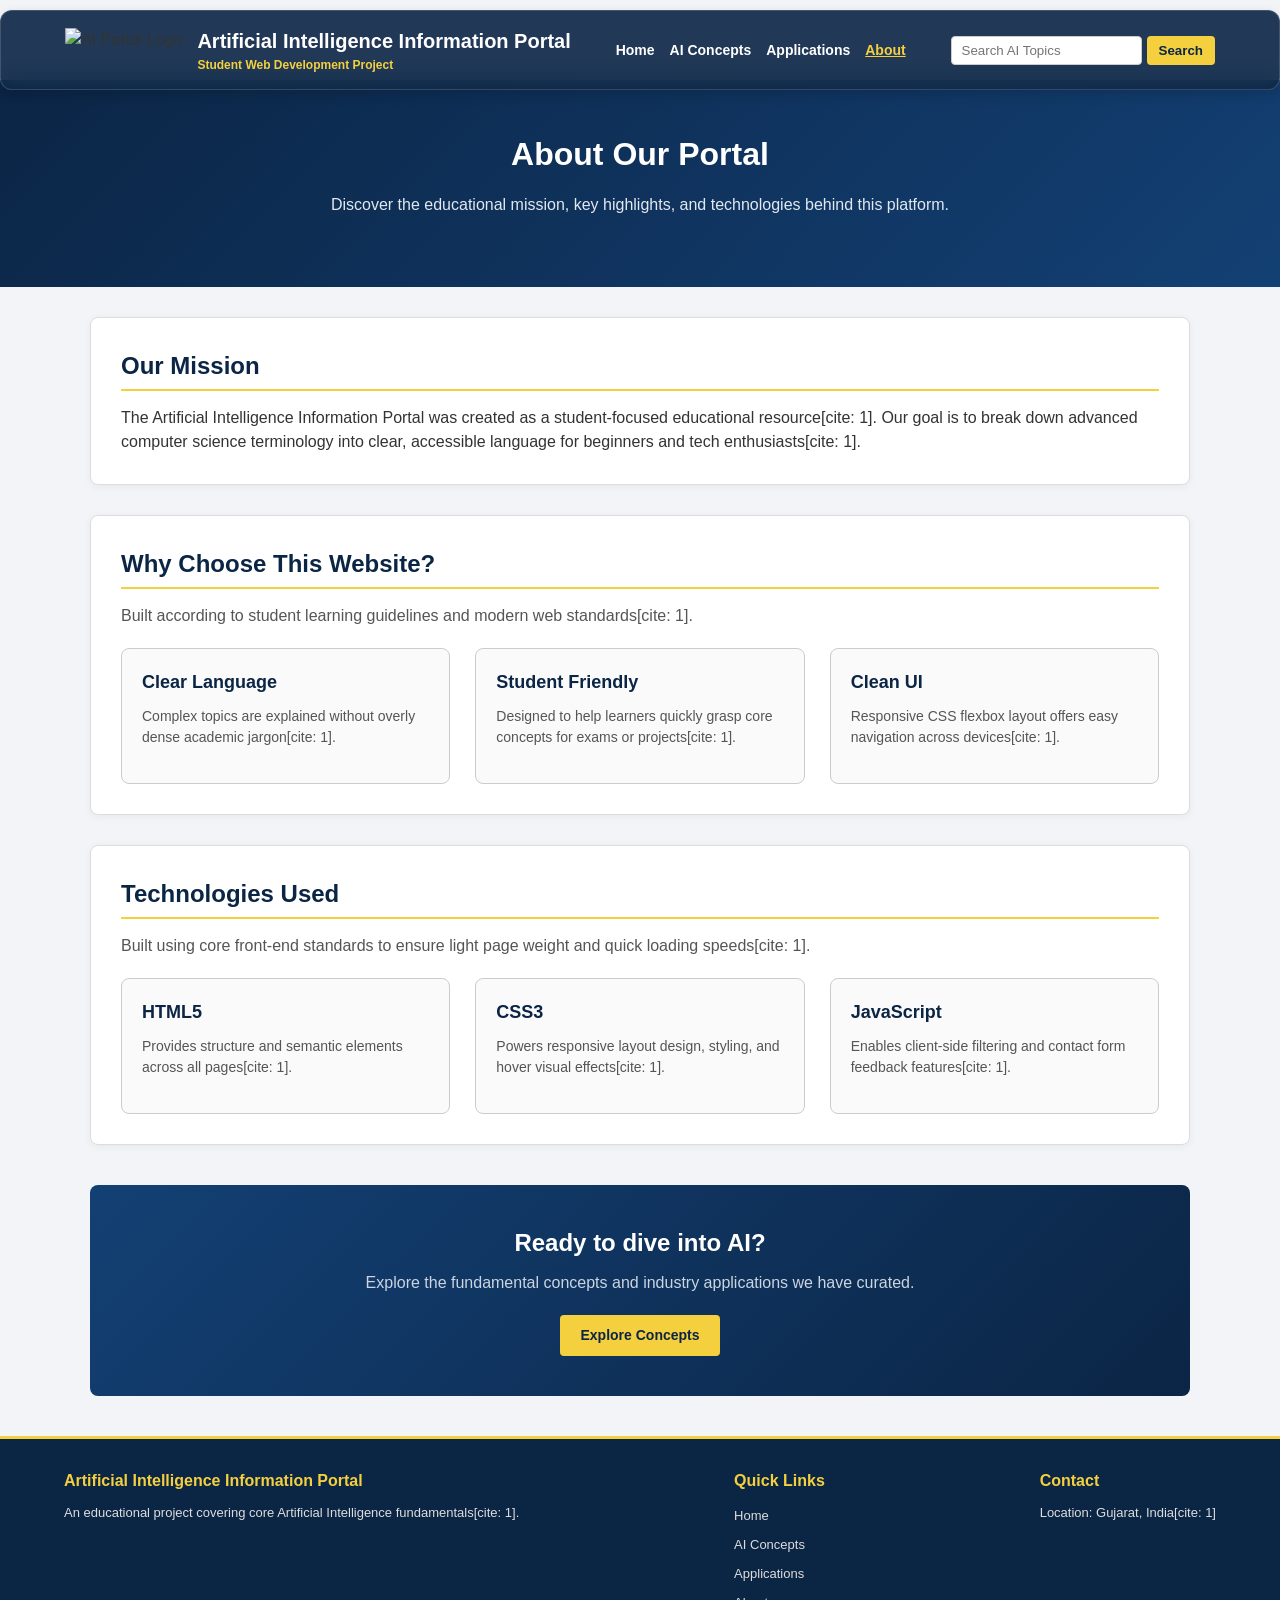
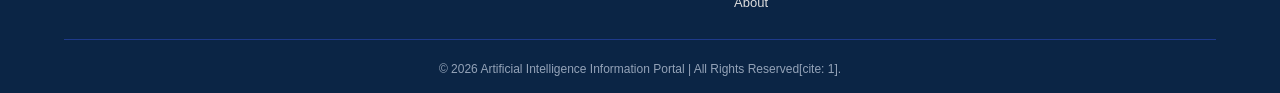
==== commit e339eaae: "Add files via upload Updated AI Information Portal website" ====
--- a/about.html
+++ b/about.html
@@ -11,9 +11,12 @@
 <body>
 
     <header>
-        <div class="logo">
-            <h1>Artificial Intelligence Information Portal</h1>
-            <p>Student Web Development Project</p>
+        <div class="logo-container">
+            <img src="images/logo.png" alt="AI Portal Logo" class="site-logo">
+            <div class="title-text-group">
+                <h1>Artificial Intelligence Information Portal</h1>
+                <p>Student Web Development Project</p>
+            </div>
         </div>
 
         <nav>
@@ -22,8 +25,6 @@
                 <li><a href="concepts.html">AI Concepts</a></li>
                 <li><a href="applications.html">Applications</a></li>
                 <li><a href="about.html" class="active">About</a></li>
-                <li><a href="contact.html">Contact</a></li>
-                <li><a href="feedback.html">Feedback</a></li>
             </ul>
         </nav>
 
@@ -44,64 +45,60 @@
         <section class="content">
             <h2>Our Mission</h2>
             <p>
-                The Artificial Intelligence Information Portal was created as a student-focused educational resource. Our goal is to break down advanced computer science terminology into clear, accessible language for beginners and tech enthusiasts.
+                The Artificial Intelligence Information Portal was created as a student-focused educational resource[cite: 1]. Our goal is to break down advanced computer science terminology into clear, accessible language for beginners and tech enthusiasts[cite: 1].
             </p>
         </section>
 
-        <section class="why-us">
-            <div class="section-title">
-                <h2>Why Choose This Website?</h2>
-                <p>Built according to student learning guidelines and modern web standards.</p>
-            </div>
+        <section class="content">
+            <h2>Why Choose This Website?</h2>
+            <p style="margin-bottom: 15px; color: #555;">Built according to student learning guidelines and modern web standards[cite: 1].</p>
             <div class="card-container">
                 <div class="card">
                     <h3>Clear Language</h3>
-                    <p>Complex topics are explained without overly dense academic jargon.</p>
+                    <p>Complex topics are explained without overly dense academic jargon[cite: 1].</p>
                 </div>
                 <div class="card">
                     <h3>Student Friendly</h3>
-                    <p>Designed to help learners quickly grasp core concepts for exams or projects.</p>
+                    <p>Designed to help learners quickly grasp core concepts for exams or projects[cite: 1].</p>
                 </div>
                 <div class="card">
                     <h3>Clean UI</h3>
-                    <p>Responsive CSS flexbox layout offers easy navigation across devices.</p>
+                    <p>Responsive CSS flexbox layout offers easy navigation across devices[cite: 1].</p>
                 </div>
             </div>
         </section>
 
-        <section class="technologies">
-            <div class="container">
-                <h2>Technologies Used</h2>
-                <p class="section-text">Built using core front-end standards to ensure light page weight and quick loading speeds.</p>
-                <div class="card-container">
-                    <div class="card">
-                        <h3>HTML5</h3>
-                        <p>Provides structure and semantic elements across all pages.</p>
-                    </div>
-                    <div class="card">
-                        <h3>CSS3</h3>
-                        <p>Powers responsive layout design, styling, and hover visual effects.</p>
-                    </div>
-                    <div class="card">
-                        <h3>JavaScript</h3>
-                        <p>Enables client-side filtering and contact form feedback features.</p>
-                    </div>
+        <section class="content">
+            <h2>Technologies Used</h2>
+            <p style="margin-bottom: 15px; color: #555;">Built using core front-end standards to ensure light page weight and quick loading speeds[cite: 1].</p>
+            <div class="card-container">
+                <div class="card">
+                    <h3>HTML5</h3>
+                    <p>Provides structure and semantic elements across all pages[cite: 1].</p>
+                </div>
+                <div class="card">
+                    <h3>CSS3</h3>
+                    <p>Powers responsive layout design, styling, and hover visual effects[cite: 1].</p>
+                </div>
+                <div class="card">
+                    <h3>JavaScript</h3>
+                    <p>Enables client-side filtering and contact form feedback features[cite: 1].</p>
                 </div>
             </div>
         </section>
     </main>
 
     <section class="cta">
-        <h2>Have questions or feedback?</h2>
-        <p>Send a direct message to our development team.</p>
-        <a href="contact.html" class="cta-btn">Contact Us</a>
+        <h2>Ready to dive into AI?</h2>
+        <p>Explore the fundamental concepts and industry applications we have curated.</p>
+        <a href="concepts.html" class="cta-btn">Explore Concepts</a>
     </section>
 
     <footer>
         <div class="footer-container">
             <div class="footer-section">
                 <h3>Artificial Intelligence Information Portal</h3>
-                <p>An educational project covering core Artificial Intelligence fundamentals.</p>
+                <p>An educational project covering core Artificial Intelligence fundamentals[cite: 1].</p>
             </div>
             <div class="footer-section">
                 <h3>Quick Links</h3>
@@ -110,18 +107,16 @@
                     <li><a href="concepts.html">AI Concepts</a></li>
                     <li><a href="applications.html">Applications</a></li>
                     <li><a href="about.html" class="active">About</a></li>
-                    <li><a href="contact.html">Contact</a></li>
-                    <li><a href="feedback.html">Feedback</a></li>
                 </ul>
             </div>
             <div class="footer-section">
                 <h3>Contact</h3>
-                <p>Location: Gujarat, India</p>
+                <p>Location: Gujarat, India[cite: 1]</p>
             </div>
         </div>
         <hr>
         <p class="copyright">
-            © 2026 Artificial Intelligence Information Portal | All Rights Reserved.
+            © 2026 Artificial Intelligence Information Portal | All Rights Reserved[cite: 1].
         </p>
     </footer>
 
--- a/style.css
+++ b/style.css
@@ -12,7 +12,7 @@
 }
 
 header {
-    background: rgba(11, 37, 69, 0.80);
+    background: rgba(11, 37, 69, 0.90);
     backdrop-filter: blur(12px);
     -webkit-backdrop-filter: blur(12px);
     border: 1px solid rgba(255, 255, 255, 0.15);
@@ -25,14 +25,30 @@
     justify-content: space-between;
     align-items: center;
     flex-wrap: wrap;
-}
-.logo h1 {
-    font-size: 22px;
-}
-
-.logo p {
+    box-shadow: 0 4px 12px rgba(0, 0, 0, 0.15);
+}
+
+.logo-container {
+    display: flex;
+    align-items: center;
+    gap: 15px;
+}
+
+.site-logo {
+    height: 45px;
+    width: auto;
+    object-fit: contain;
+}
+
+.title-text-group h1 {
+    font-size: 20px;
+    color: #ffffff;
+}
+
+.title-text-group p {
     font-size: 12px;
     color: #f4d03f;
+    font-weight: bold;
 }
 
 nav ul {
@@ -46,6 +62,7 @@
     text-decoration: none;
     font-weight: bold;
     font-size: 14px;
+    transition: color 0.2s ease;
 }
 
 nav ul li a:hover,
@@ -54,19 +71,27 @@
     text-decoration: underline;
 }
 
+.search {
+    display: flex;
+    gap: 5px;
+}
+
 .search input {
     padding: 6px 10px;
     border: 1px solid #ccc;
     border-radius: 4px;
+    outline: none;
 }
 
 .search button {
     padding: 6px 12px;
     background-color: #f4d03f;
+    color: #0b2545;
     border: none;
     border-radius: 4px;
     cursor: pointer;
     font-weight: bold;
+    transition: background-color 0.2s ease;
 }
 
 .search button:hover {
@@ -74,9 +99,9 @@
 }
 
 .hero {
-    background-color: #134074;
-    color: #ffffff;
-    padding: 40px 5%;
+    background: linear-gradient(135deg, #0b2545 0%, #134074 100%);
+    color: #ffffff;
+    padding: 50px 5%;
     display: flex;
     align-items: center;
     gap: 30px;
@@ -89,32 +114,37 @@
 .hero-text h2 {
     font-size: 32px;
     margin-bottom: 15px;
+    color: #ffffff;
 }
 
 .hero-text p {
     font-size: 16px;
     margin-bottom: 20px;
+    color: #e2e8f0;
 }
 
 .hero-text-center {
+    text-align: center;
     width: 100%;
-    text-align: center;
-}
-
-.btn, .btn-secondary {
+}
+
+.btn, .btn-secondary, .cta-btn {
     display: inline-block;
     background-color: #f4d03f;
-    color: #000000;
+    color: #0b2545;
     padding: 10px 20px;
     text-decoration: none;
     border-radius: 4px;
     font-weight: bold;
     font-size: 14px;
-}
-
-.btn:hover, .btn-secondary:hover {
+    text-align: center;
+    transition: all 0.2s ease;
+}
+
+.btn:hover, .btn-secondary:hover, .cta-btn:hover {
     background-color: #ffffff;
     color: #0b2545;
+    transform: translateY(-1px);
 }
 
 .hero-image {
@@ -126,7 +156,7 @@
     max-width: 100%;
     height: auto;
     border-radius: 8px;
-    border: 2px solid #ffffff;
+    border: 2px solid #f4d03f;
 }
 
 .content {
@@ -137,6 +167,7 @@
     padding: 30px;
     border-radius: 8px;
     border: 1px solid #ddd;
+    box-shadow: 0 2px 8px rgba(0,0,0,0.05);
 }
 
 .content h2 {
@@ -146,28 +177,37 @@
     padding-bottom: 5px;
 }
 
-/* --- Consolidated Clean Card Layout --- */
 .card-container {
-    display: flex;
-    flex-wrap: wrap;
-    gap: 20px;
+    display: grid;
+    grid-template-columns: repeat(auto-fit, minmax(280px, 1fr));
+    gap: 25px;
     margin-top: 20px;
 }
 
 .card {
     background-color: #fafafa;
     border: 1px solid #cccccc;
+    border-radius: 8px;
+    padding: 20px;
+    display: flex;
+    flex-direction: column;
+    justify-content: flex-start;
+    transition: border-color 0.2s ease, transform 0.2s ease;
+}
+
+.card:hover {
+    border-color: #f4d03f;
+    background-color: #ffffff;
+    transform: translateY(-3px);
+    box-shadow: 0 4px 12px rgba(11, 37, 69, 0.08);
+}
+
+.card-img {
+    width: 100%;
+    height: 160px;
+    object-fit: cover;
     border-radius: 6px;
-    padding: 20px;
-    flex: 1 1 250px;
-    display: flex;
-    flex-direction: column;
-    justify-content: space-between;
-}
-
-.card:hover {
-    border-color: #134074;
-    background-color: #ffffff;
+    margin-bottom: 15px;
 }
 
 .card h3 {
@@ -182,103 +222,59 @@
     margin-bottom: 15px;
 }
 
-.technologies,
-.ai-tools,
-.why-us {
-    padding: 40px 5%;
-    text-align: center;
-}
-
-.section-title h2,
-.technologies h2 {
-    color: #0b2545;
+.cta {
+    background: linear-gradient(135deg, #134074 0%, #0b2545 100%);
+    color: #ffffff;
+    text-align: center;
+    padding: 40px 20px;
+    margin: 40px auto;
+    width: 90%;
+    max-width: 1100px;
+    border-radius: 8px;
+}
+
+.cta h2 {
+    color: #ffffff;
     margin-bottom: 10px;
 }
 
-.cta {
-    background-color: #0b2545;
-    color: #ffffff;
-    text-align: center;
-    padding: 40px 20px;
-}
-
-.cta h2 {
-    margin-bottom: 10px;
-}
-
 .cta p {
+    color: #cbd5e1;
     margin-bottom: 20px;
 }
 
-.cta-btn {
+.page-link-container {
+    text-align: center;
+    margin: 30px auto;
+    padding: 20px;
+}
+
+.next-page-btn {
+    display: inline-block;
+    background-color: #134074;
+    color: #ffffff;
+    padding: 12px 30px;
+    text-decoration: none;
+    border-radius: 25px;
+    font-weight: bold;
+    font-size: 16px;
+    border: 2px solid #134074;
+    transition: all 0.3s ease;
+}
+
+.next-page-btn:hover {
     background-color: #f4d03f;
-    color: #000000;
-    padding: 12px 25px;
-    text-decoration: none;
-    font-weight: bold;
-    border-radius: 20px;
-    display: inline-block;
-}
-
-.cta-btn:hover {
-    background-color: #ffffff;
-}
-
-.contact-section {
-    padding: 40px 5%;
-    text-align: center;
-}
-
-.contact-form {
-    max-width: 500px;
-    margin: 20px auto;
-    background-color: #ffffff;
-    padding: 25px;
-    border: 1px solid #ccc;
-    border-radius: 8px;
-    text-align: left;
-}
-
-.form-group {
-    margin-bottom: 15px;
-}
-
-.form-group label {
-    display: block;
-    margin-bottom: 5px;
-    font-weight: bold;
-    font-size: 14px;
-}
-
-.contact-form input,
-.contact-form textarea,
-.contact-form select {
-    width: 100%;
-    padding: 8px 10px;
-    border: 1px solid #bbb;
-    border-radius: 4px;
-    font-size: 14px;
-}
-
-.submit-btn {
-    width: 100%;
-    background-color: #0b2545;
-    color: #ffffff;
-    border: none;
-    padding: 10px;
-    border-radius: 4px;
-    font-weight: bold;
-    cursor: pointer;
-}
-
-.submit-btn:hover {
-    background-color: #134074;
+    color: #0b2545;
+    border-color: #f4d03f;
+    transform: translateY(-2px);
 }
 
 footer {
     background-color: #0b2545;
     color: #ffffff;
     padding: 30px 5% 15px 5%;
+    margin-top: 40px;
+    border-top: 3px solid #f4d03f;
 }
 
 .footer-container {
@@ -316,27 +312,66 @@
 footer hr {
     margin: 20px 0;
     border: 0;
-    border-top: 1px solid #334155;
+    border-top: 1px solid #1e3a8a;
 }
 
 .copyright {
     text-align: center;
     font-size: 12px;
-    color: #aaa;
+    color: #94a3b8;
 }
 
 @media (max-width: 768px) {
     header, .hero {
         flex-direction: column;
         text-align: center;
+        gap: 15px;
+    }
+    
+    .logo-container {
+        flex-direction: column;
+        gap: 8px;
+        margin-bottom: 10px;
     }
 
     nav ul {
         flex-wrap: wrap;
         justify-content: center;
+        gap: 10px;
     }
 
     .search {
         margin-top: 10px;
+        width: 100%;
+        display: flex;
+        justify-content: center;
+        gap: 5px;
+    }
+
+    .card-container {
+        grid-template-columns: 1fr !important; 
+        gap: 16px !important;
+    }
+
+    .card {
+        width: 100% !important;
+        padding: 15px !important;
+    }
+
+    .card-img {
+        height: 180px !important;
+        margin-bottom: 12px !important;
+    }
+
+    .content {
+        width: 95% !important;
+        padding: 15px !important;
+        margin: 15px auto !important;
+    }
+
+    .footer-container {
+        flex-direction: column;
+        text-align: center;
+        gap: 25px;
     }
 }
